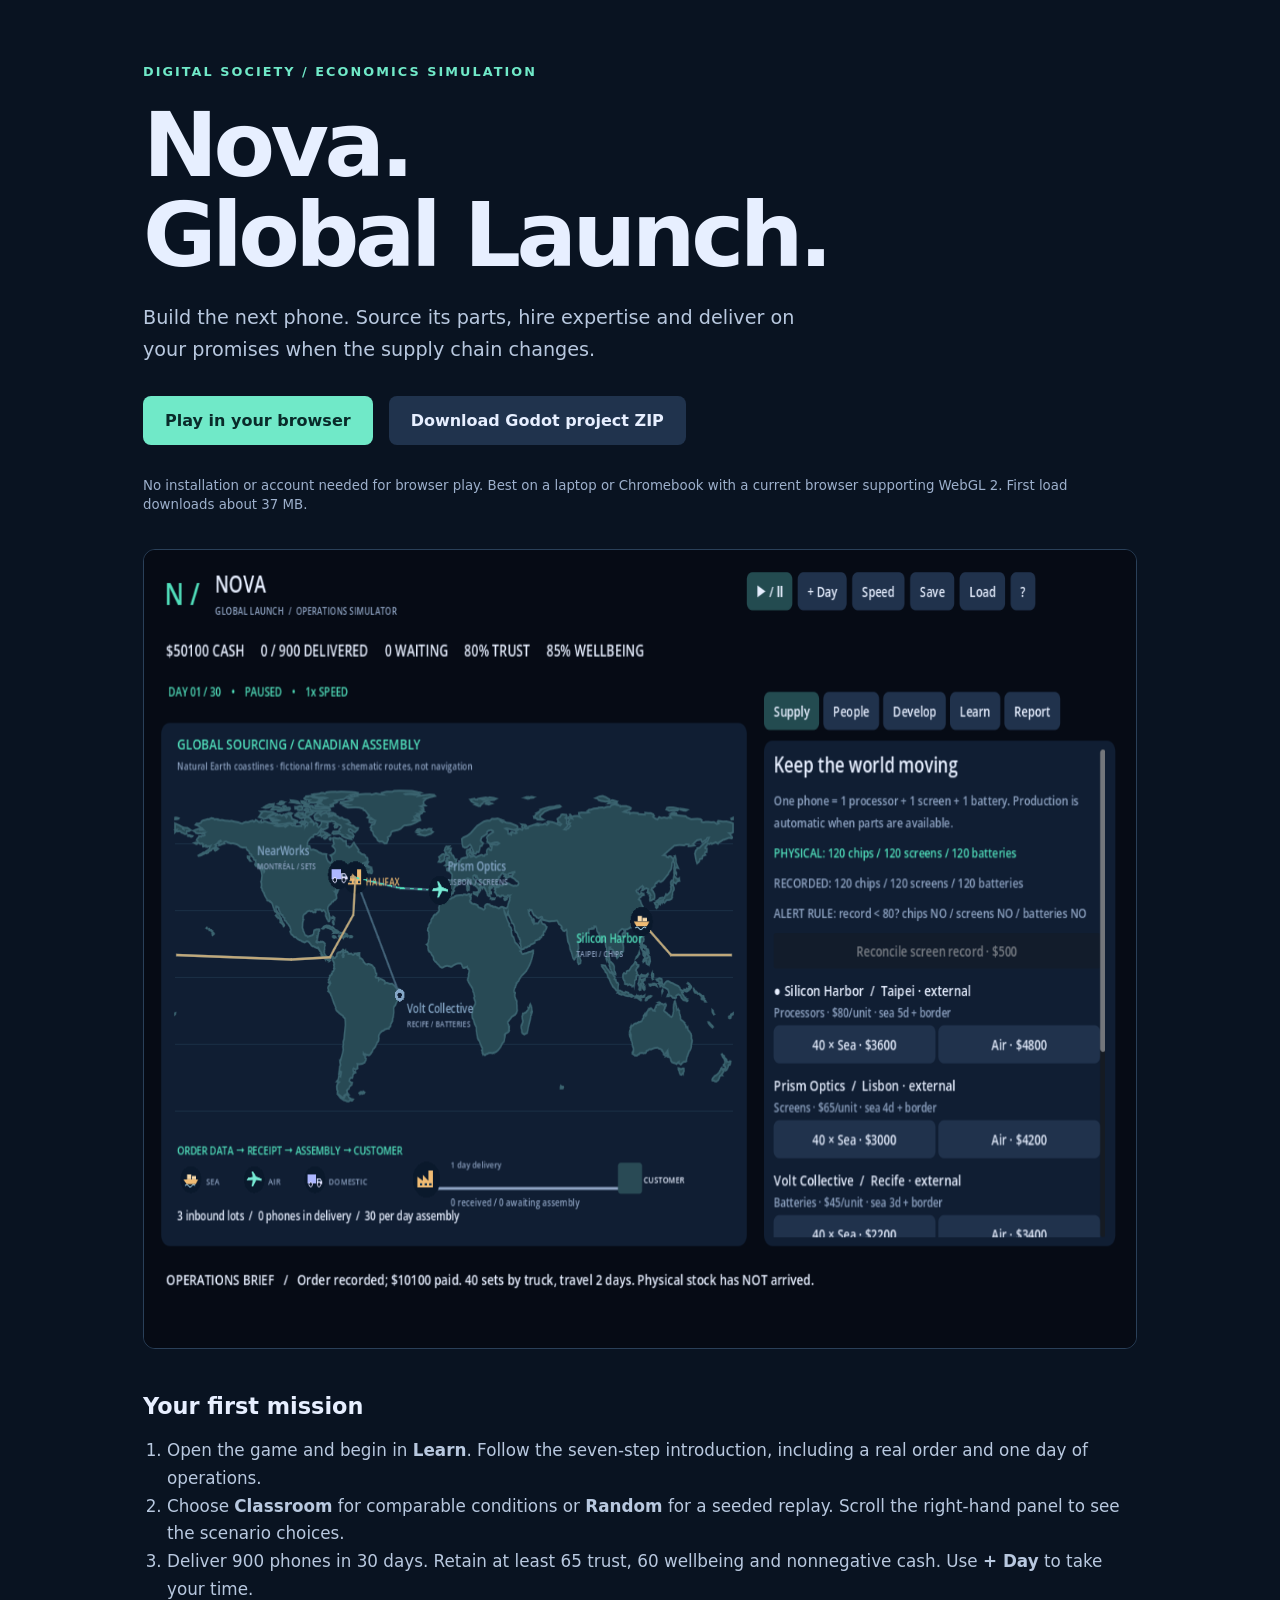
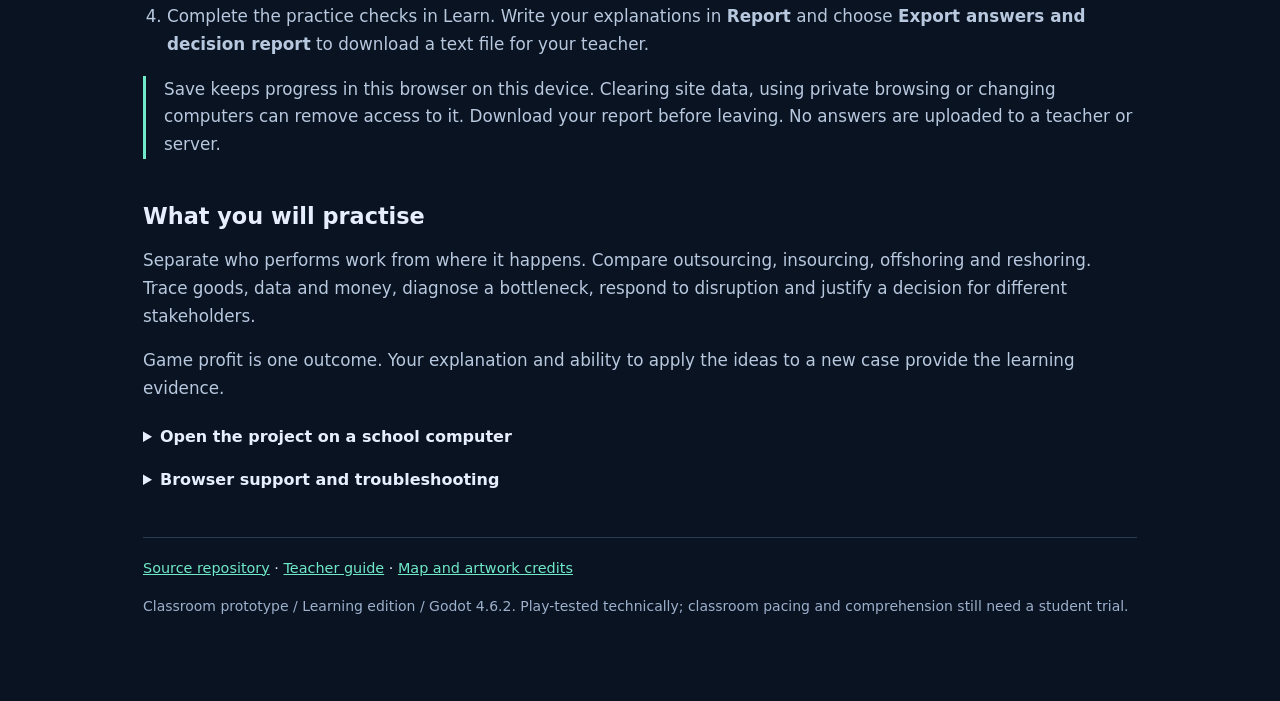
==== index.html @ d5dcd79a "Publish Nova classroom simulation, browser build and portable project" ====
<!doctype html>
<html lang="en">
<head>
<meta charset="utf-8">
<meta name="viewport" content="width=device-width,initial-scale=1">
<meta name="description" content="Run a phone company. Learn about global sourcing, outsourcing, digital records and supply-chain decisions.">
<title>Nova / Global Launch — Play</title>
<style>
:root{color-scheme:dark;font-family:system-ui,-apple-system,Segoe UI,sans-serif;background:#091321;color:#e7efff}*{box-sizing:border-box}body{margin:0}main{max-width:1050px;margin:auto;padding:64px 28px}a{color:#70e9c8}a:focus-visible{outline:3px solid #f2bf76;outline-offset:5px}.eyebrow{color:#70e9c8;letter-spacing:.16em;font-weight:700;font-size:.8rem}h1{font-size:clamp(2.8rem,8vw,5.6rem);line-height:1;letter-spacing:-.05em;margin:22px 0}h2{font-size:1.4rem;margin-top:44px}p,li{line-height:1.65;color:#b8c8df;font-size:1.05rem}header p{max-width:660px;font-size:1.2rem}.actions{display:flex;gap:16px;flex-wrap:wrap;margin:30px 0}.button{display:inline-block;padding:15px 22px;border-radius:8px;background:#70e9c8;color:#092b2a;text-decoration:none;font-weight:750}.secondary{background:#20334d;color:#e7efff}img{display:block;width:100%;border:1px solid #2a4059;border-radius:12px;margin:36px 0}ol{padding-left:24px}footer{border-top:1px solid #293c52;margin-top:48px;padding-top:22px;font-size:.9rem}small{color:#9db0cc}details{margin:24px 0}summary{cursor:pointer;font-weight:650}.note{border-left:3px solid #70e9c8;padding-left:18px}code{color:#d4e8ff}
</style>
</head>
<body><main>
<header><div class="eyebrow">DIGITAL SOCIETY / ECONOMICS SIMULATION</div><h1>Nova.<br>Global Launch.</h1><p>Build the next phone. Source its parts, hire expertise and deliver on your promises when the supply chain changes.</p>
<div class="actions"><a class="button" href="site/play/">Play in your browser</a><a class="button secondary" href="site/downloads/Nova-Global-Launch-Godot.zip" download>Download Godot project ZIP</a></div>
<small>No installation or account needed for browser play. Best on a laptop or Chromebook with a current browser supporting WebGL 2. First load downloads about 37 MB.</small></header>
<img src="preview.png" alt="Nova game showing a world map, supplier locations, ship and plane icons, inventory records and purchasing controls" width="1280" height="800">
<h2>Your first mission</h2><ol><li>Open the game and begin in <strong>Learn</strong>. Follow the seven-step introduction, including a real order and one day of operations.</li><li>Choose <strong>Classroom</strong> for comparable conditions or <strong>Random</strong> for a seeded replay. Scroll the right-hand panel to see the scenario choices.</li><li>Deliver 900 phones in 30 days. Retain at least 65 trust, 60 wellbeing and nonnegative cash. Use <strong>+ Day</strong> to take your time.</li><li>Complete the practice checks in Learn. Write your explanations in <strong>Report</strong> and choose <strong>Export answers and decision report</strong> to download a text file for your teacher.</li></ol>
<p class="note">Save keeps progress in this browser on this device. Clearing site data, using private browsing or changing computers can remove access to it. Download your report before leaving. No answers are uploaded to a teacher or server.</p>
<h2>What you will practise</h2><p>Separate who performs work from where it happens. Compare outsourcing, insourcing, offshoring and reshoring. Trace goods, data and money, diagnose a bottleneck, respond to disruption and justify a decision for different stakeholders.</p><p>Game profit is one outcome. Your explanation and ability to apply the ideas to a new case provide the learning evidence.</p>
<details><summary>Open the project on a school computer</summary><ol><li>Download the ZIP above and extract the entire folder.</li><li>Open Godot 4.6.2 Standard, choose <strong>Import</strong>, and select the extracted <code>project.godot</code>.</li><li>Wait for asset import, then press <strong>F5</strong>. No export templates are needed to run it inside Godot.</li></ol><p>The ZIP contains the editable project, artwork, map data, tests, instructions and teaching guide. Godot itself is not included. If installing Godot is not available at school, use the browser link instead.</p></details>
<details><summary>Browser support and troubleshooting</summary><p>Use an up-to-date Chrome, Edge or Firefox browser with WebGL 2 enabled. If loading fails, check whether your school allows GitHub Pages and WebAssembly. A laptop screen is recommended; this prototype has not been redesigned for phone-sized screens. Browser downloads may need school permission.</p><p>All firms, prices, routes, lead times and event impacts are invented teaching examples. The basemap uses Natural Earth coastlines. No textbook pages or lesson slides are included.</p></details>
<footer><a href="https://github.com/ctwadden/Godot_GAME">Source repository</a> · <a href="teaching-guide.md">Teacher guide</a> · <a href="assets/ATTRIBUTION.md">Map and artwork credits</a><p><small>Classroom prototype / Learning edition / Godot 4.6.2. Play-tested technically; classroom pacing and comprehension still need a student trial.</small></p></footer>
</main></body></html>
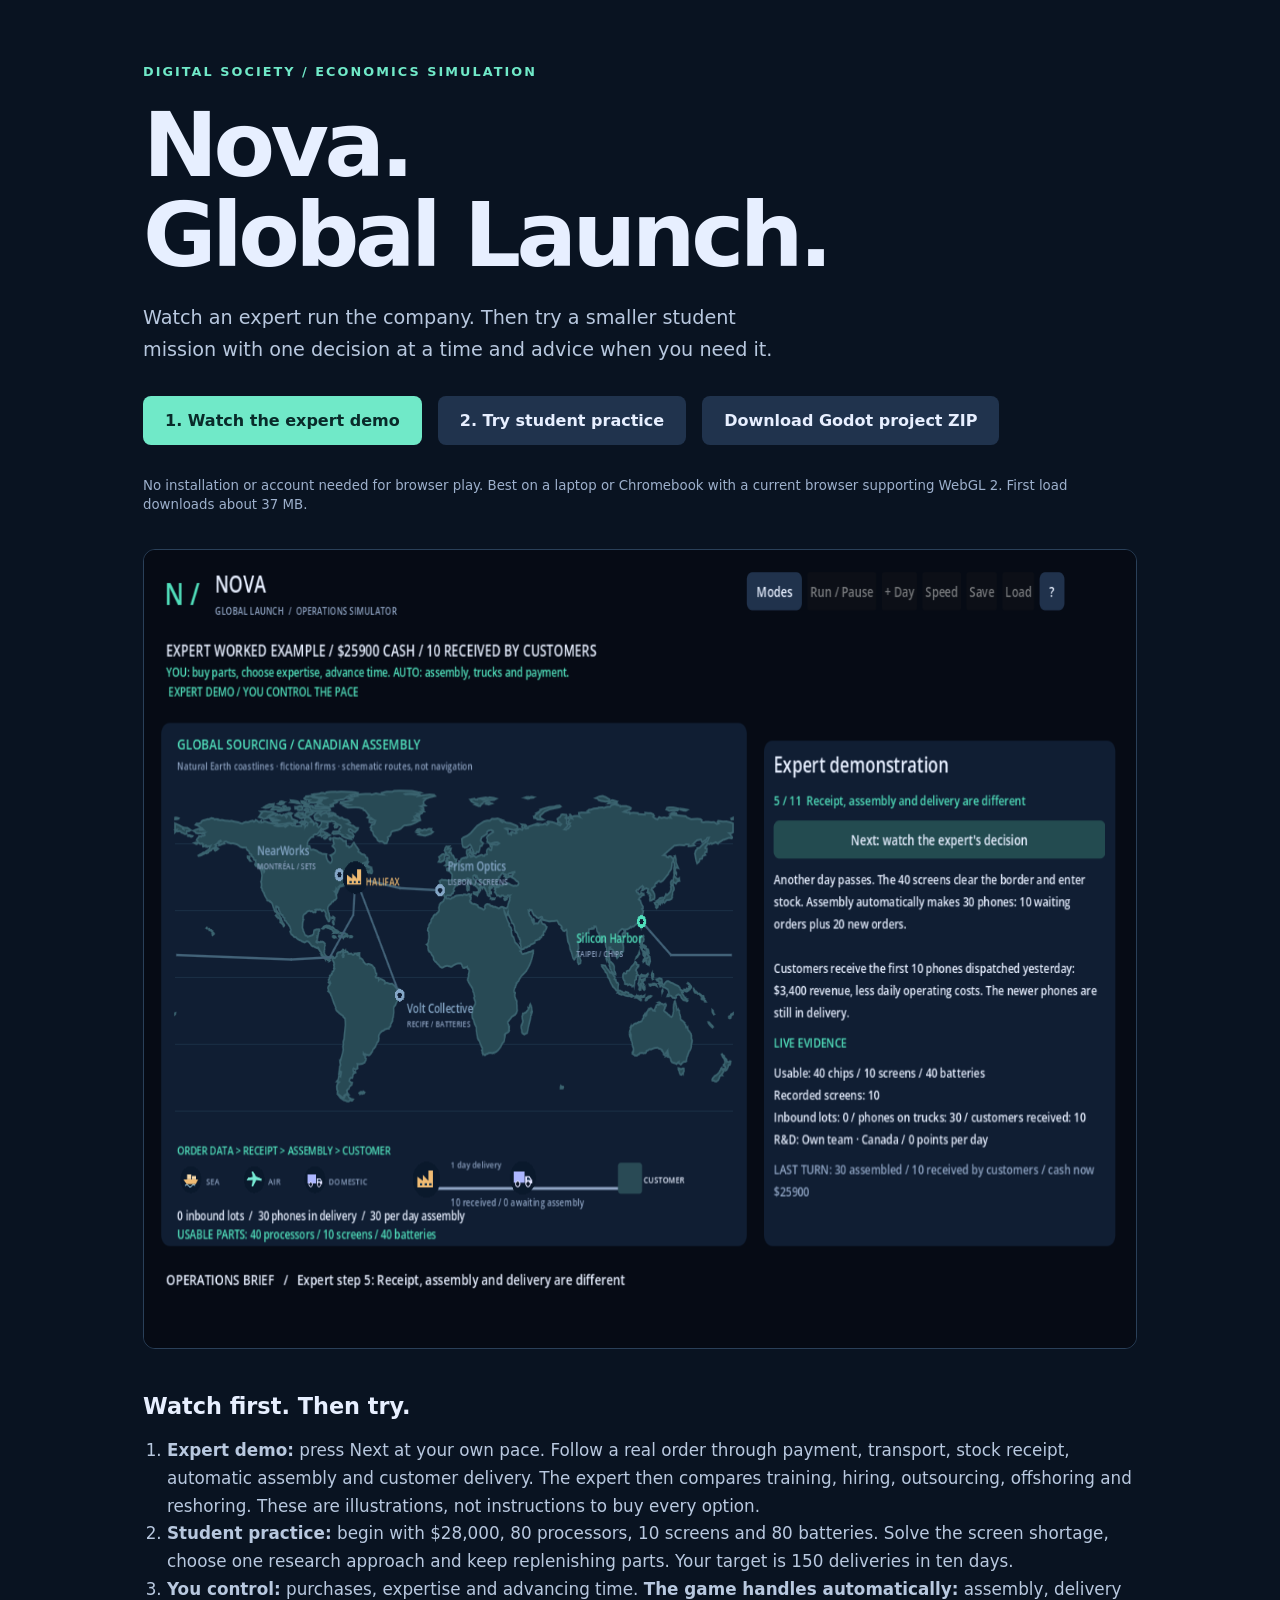
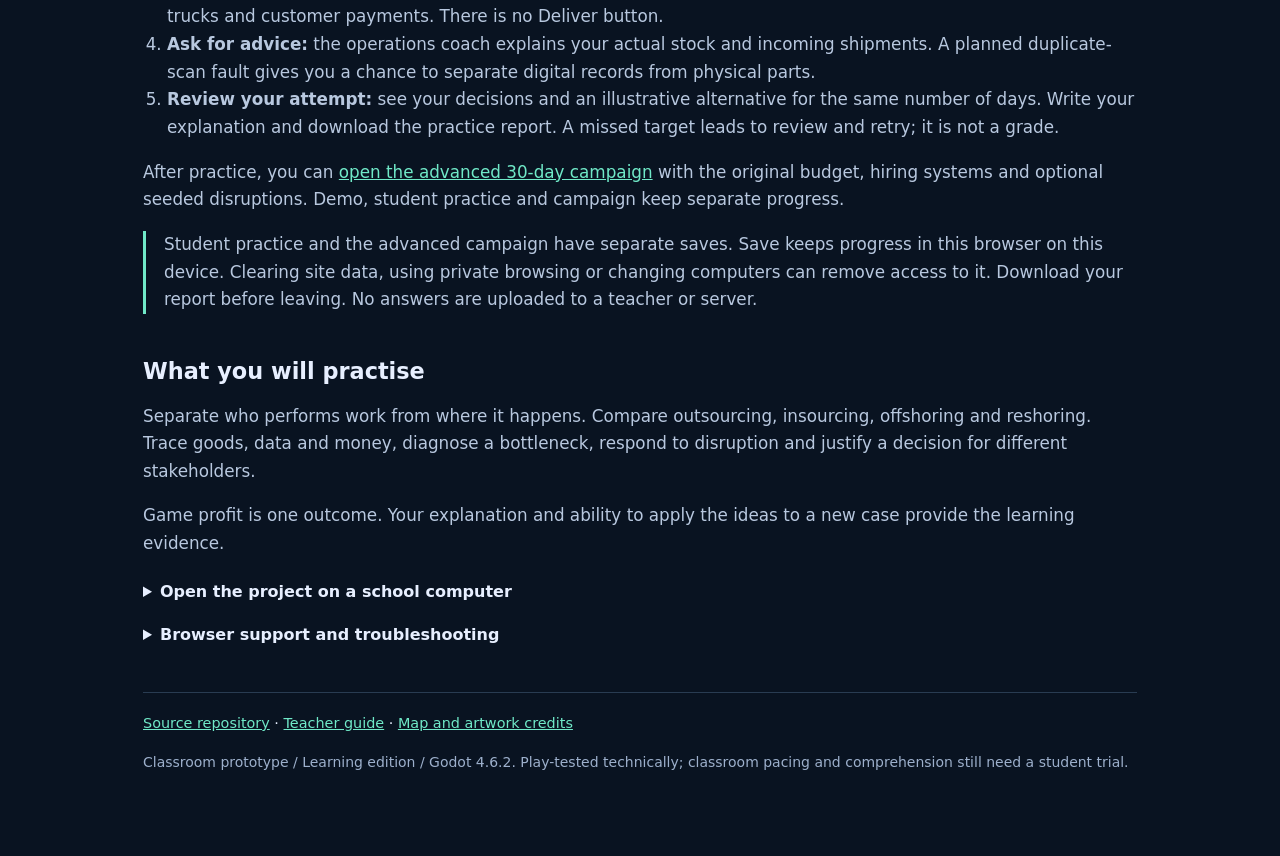
==== commit f46425f3: "Add expert demonstration and coached student practice versions" ====
--- a/index.html
+++ b/index.html
@@ -10,12 +10,13 @@
 </style>
 </head>
 <body><main>
-<header><div class="eyebrow">DIGITAL SOCIETY / ECONOMICS SIMULATION</div><h1>Nova.<br>Global Launch.</h1><p>Build the next phone. Source its parts, hire expertise and deliver on your promises when the supply chain changes.</p>
-<div class="actions"><a class="button" href="site/play/">Play in your browser</a><a class="button secondary" href="site/downloads/Nova-Global-Launch-Godot.zip" download>Download Godot project ZIP</a></div>
+<header><div class="eyebrow">DIGITAL SOCIETY / ECONOMICS SIMULATION</div><h1>Nova.<br>Global Launch.</h1><p>Watch an expert run the company. Then try a smaller student mission with one decision at a time and advice when you need it.</p>
+<div class="actions"><a class="button" href="site/play/?mode=demo">1. Watch the expert demo</a><a class="button secondary" href="site/play/?mode=student">2. Try student practice</a><a class="button secondary" href="site/downloads/Nova-Global-Launch-Godot.zip" download>Download Godot project ZIP</a></div>
 <small>No installation or account needed for browser play. Best on a laptop or Chromebook with a current browser supporting WebGL 2. First load downloads about 37 MB.</small></header>
 <img src="preview.png" alt="Nova game showing a world map, supplier locations, ship and plane icons, inventory records and purchasing controls" width="1280" height="800">
-<h2>Your first mission</h2><ol><li>Open the game and begin in <strong>Learn</strong>. Follow the seven-step introduction, including a real order and one day of operations.</li><li>Choose <strong>Classroom</strong> for comparable conditions or <strong>Random</strong> for a seeded replay. Scroll the right-hand panel to see the scenario choices.</li><li>Deliver 900 phones in 30 days. Retain at least 65 trust, 60 wellbeing and nonnegative cash. Use <strong>+ Day</strong> to take your time.</li><li>Complete the practice checks in Learn. Write your explanations in <strong>Report</strong> and choose <strong>Export answers and decision report</strong> to download a text file for your teacher.</li></ol>
-<p class="note">Save keeps progress in this browser on this device. Clearing site data, using private browsing or changing computers can remove access to it. Download your report before leaving. No answers are uploaded to a teacher or server.</p>
+<h2>Watch first. Then try.</h2><ol><li><strong>Expert demo:</strong> press Next at your own pace. Follow a real order through payment, transport, stock receipt, automatic assembly and customer delivery. The expert then compares training, hiring, outsourcing, offshoring and reshoring. These are illustrations, not instructions to buy every option.</li><li><strong>Student practice:</strong> begin with $28,000, 80 processors, 10 screens and 80 batteries. Solve the screen shortage, choose one research approach and keep replenishing parts. Your target is 150 deliveries in ten days.</li><li><strong>You control:</strong> purchases, expertise and advancing time. <strong>The game handles automatically:</strong> assembly, delivery trucks and customer payments. There is no Deliver button.</li><li><strong>Ask for advice:</strong> the operations coach explains your actual stock and incoming shipments. A planned duplicate-scan fault gives you a chance to separate digital records from physical parts.</li><li><strong>Review your attempt:</strong> see your decisions and an illustrative alternative for the same number of days. Write your explanation and download the practice report. A missed target leads to review and retry; it is not a grade.</li></ol>
+<p>After practice, you can <a href="site/play/?mode=campaign">open the advanced 30-day campaign</a> with the original budget, hiring systems and optional seeded disruptions. Demo, student practice and campaign keep separate progress.</p>
+<p class="note">Student practice and the advanced campaign have separate saves. Save keeps progress in this browser on this device. Clearing site data, using private browsing or changing computers can remove access to it. Download your report before leaving. No answers are uploaded to a teacher or server.</p>
 <h2>What you will practise</h2><p>Separate who performs work from where it happens. Compare outsourcing, insourcing, offshoring and reshoring. Trace goods, data and money, diagnose a bottleneck, respond to disruption and justify a decision for different stakeholders.</p><p>Game profit is one outcome. Your explanation and ability to apply the ideas to a new case provide the learning evidence.</p>
 <details><summary>Open the project on a school computer</summary><ol><li>Download the ZIP above and extract the entire folder.</li><li>Open Godot 4.6.2 Standard, choose <strong>Import</strong>, and select the extracted <code>project.godot</code>.</li><li>Wait for asset import, then press <strong>F5</strong>. No export templates are needed to run it inside Godot.</li></ol><p>The ZIP contains the editable project, artwork, map data, tests, instructions and teaching guide. Godot itself is not included. If installing Godot is not available at school, use the browser link instead.</p></details>
 <details><summary>Browser support and troubleshooting</summary><p>Use an up-to-date Chrome, Edge or Firefox browser with WebGL 2 enabled. If loading fails, check whether your school allows GitHub Pages and WebAssembly. A laptop screen is recommended; this prototype has not been redesigned for phone-sized screens. Browser downloads may need school permission.</p><p>All firms, prices, routes, lead times and event impacts are invented teaching examples. The basemap uses Natural Earth coastlines. No textbook pages or lesson slides are included.</p></details>
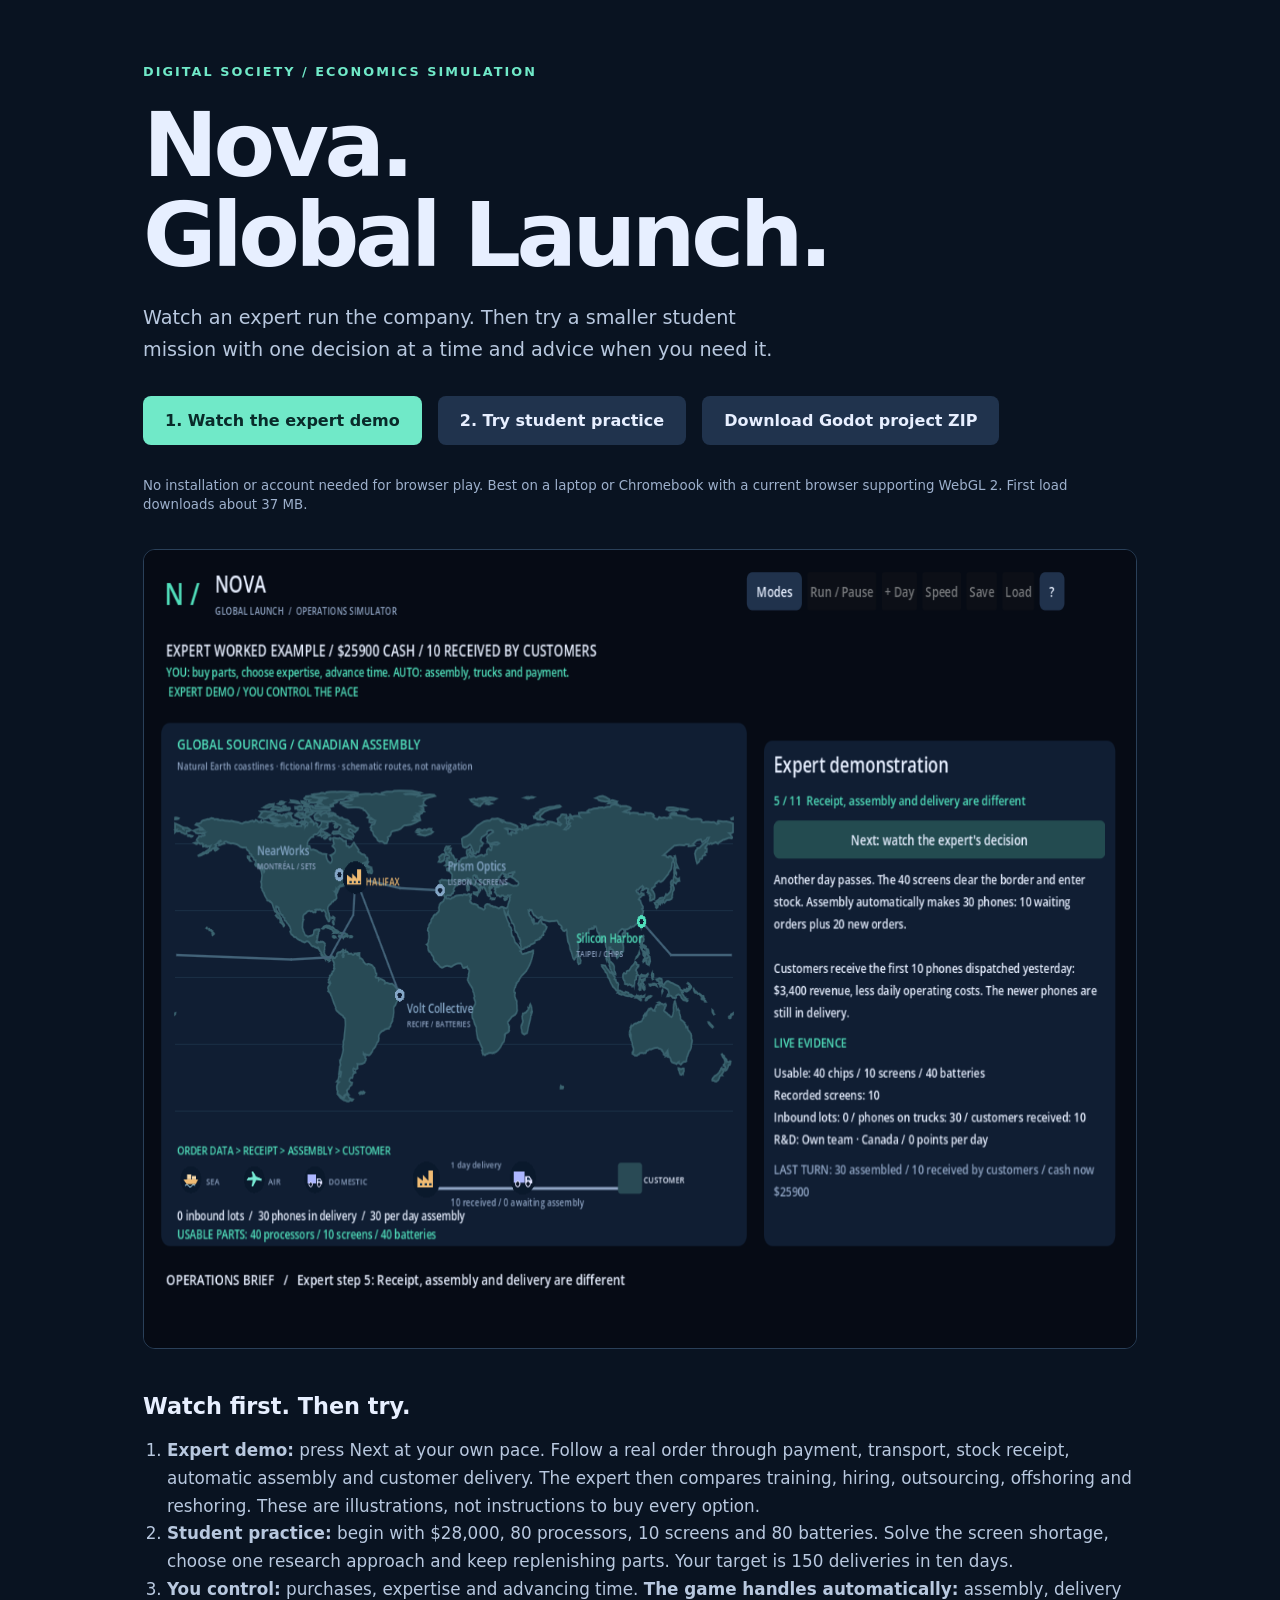
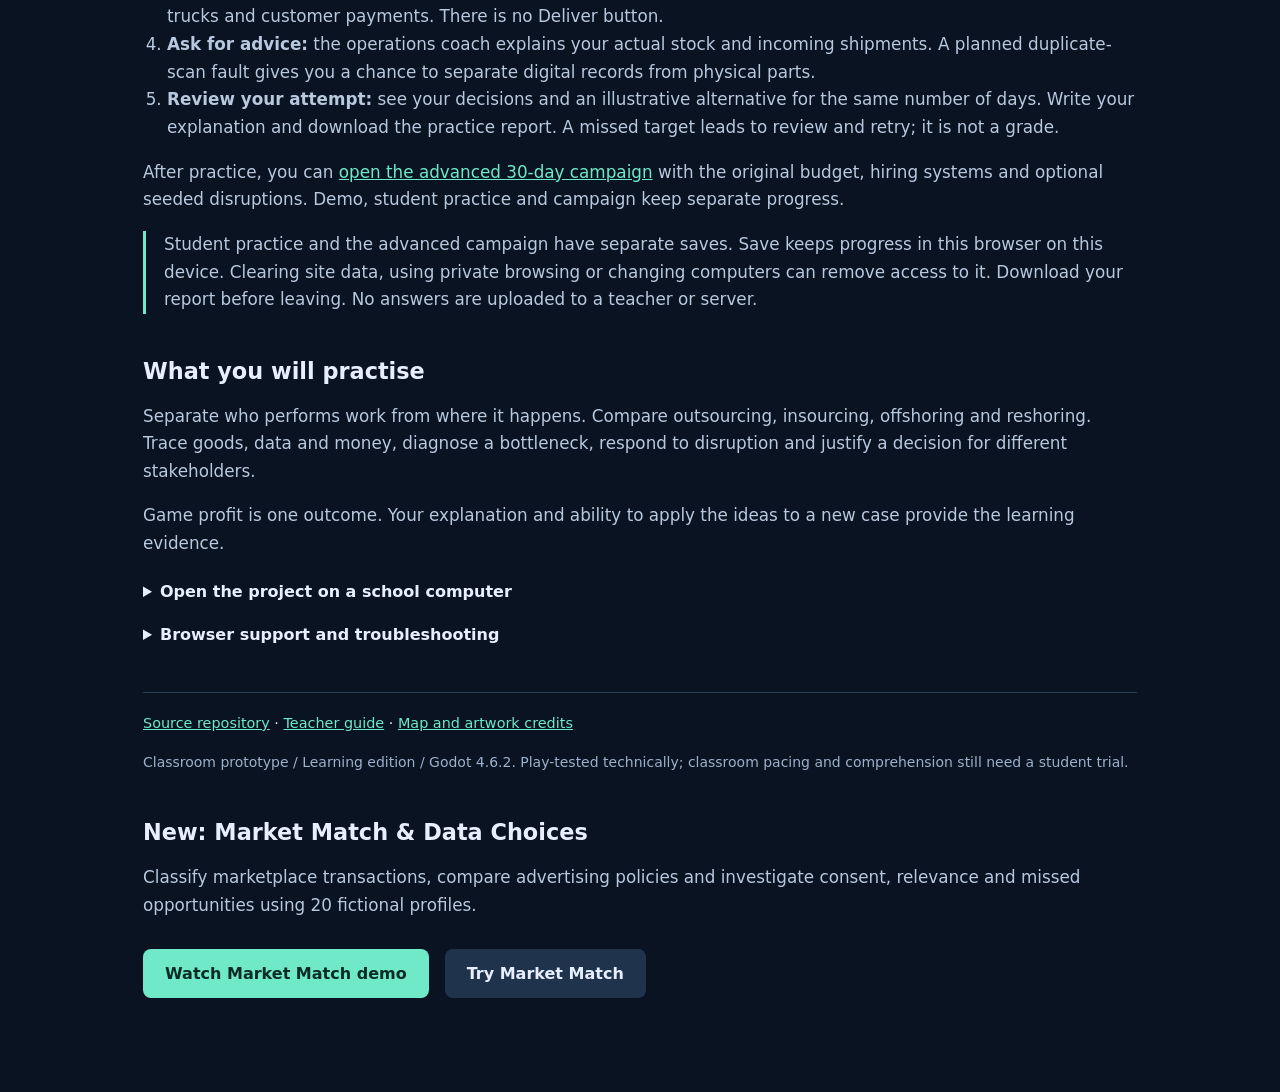
==== commit ea75ee5d: "Add Market Match transaction and advertising teaching simulation" ====
--- a/index.html
+++ b/index.html
@@ -21,4 +21,5 @@
 <details><summary>Open the project on a school computer</summary><ol><li>Download the ZIP above and extract the entire folder.</li><li>Open Godot 4.6.2 Standard, choose <strong>Import</strong>, and select the extracted <code>project.godot</code>.</li><li>Wait for asset import, then press <strong>F5</strong>. No export templates are needed to run it inside Godot.</li></ol><p>The ZIP contains the editable project, artwork, map data, tests, instructions and teaching guide. Godot itself is not included. If installing Godot is not available at school, use the browser link instead.</p></details>
 <details><summary>Browser support and troubleshooting</summary><p>Use an up-to-date Chrome, Edge or Firefox browser with WebGL 2 enabled. If loading fails, check whether your school allows GitHub Pages and WebAssembly. A laptop screen is recommended; this prototype has not been redesigned for phone-sized screens. Browser downloads may need school permission.</p><p>All firms, prices, routes, lead times and event impacts are invented teaching examples. The basemap uses Natural Earth coastlines. No textbook pages or lesson slides are included.</p></details>
 <footer><a href="https://github.com/ctwadden/Godot_GAME">Source repository</a> · <a href="teaching-guide.md">Teacher guide</a> · <a href="assets/ATTRIBUTION.md">Map and artwork credits</a><p><small>Classroom prototype / Learning edition / Godot 4.6.2. Play-tested technically; classroom pacing and comprehension still need a student trial.</small></p></footer>
+<section><h2>New: Market Match &amp; Data Choices</h2><p>Classify marketplace transactions, compare advertising policies and investigate consent, relevance and missed opportunities using 20 fictional profiles.</p><div class="actions"><a class="button" href="market-match/?mode=demo">Watch Market Match demo</a><a class="button secondary" href="market-match/?mode=student">Try Market Match</a></div></section>
 </main></body></html>
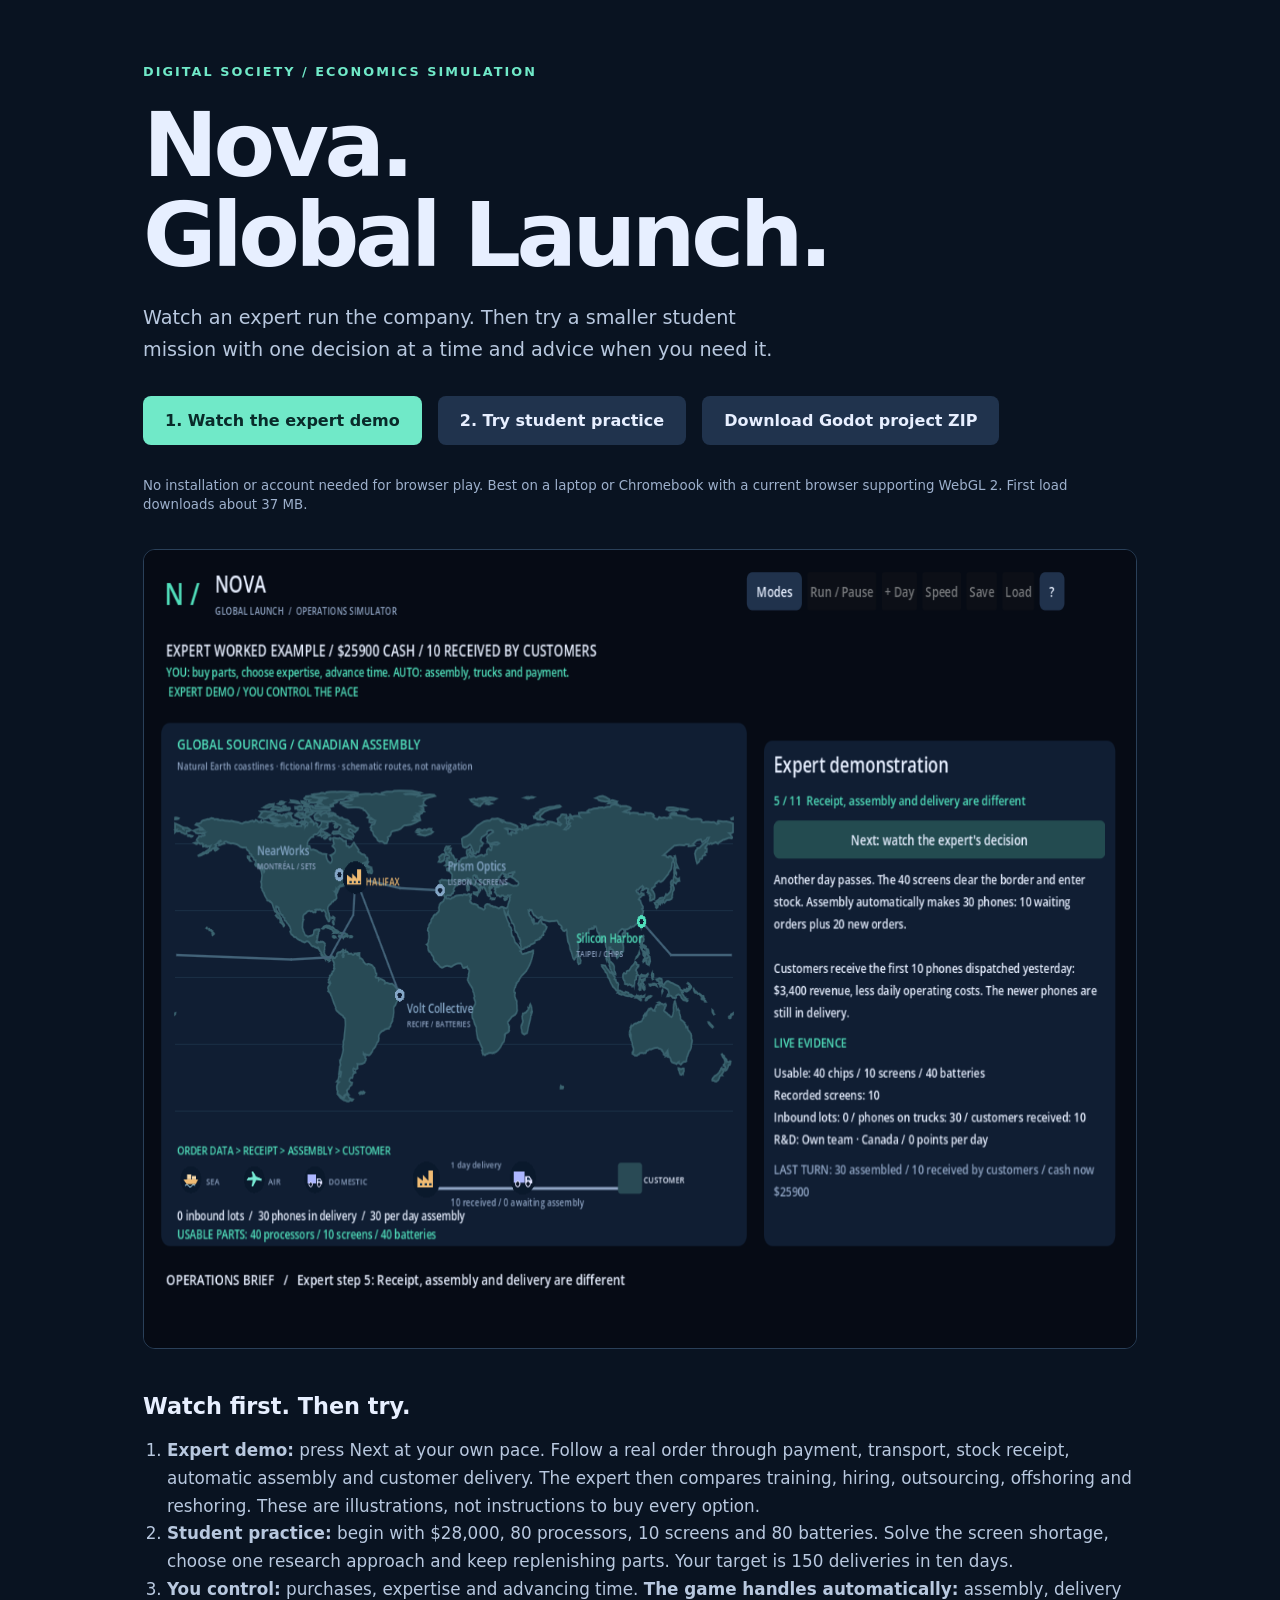
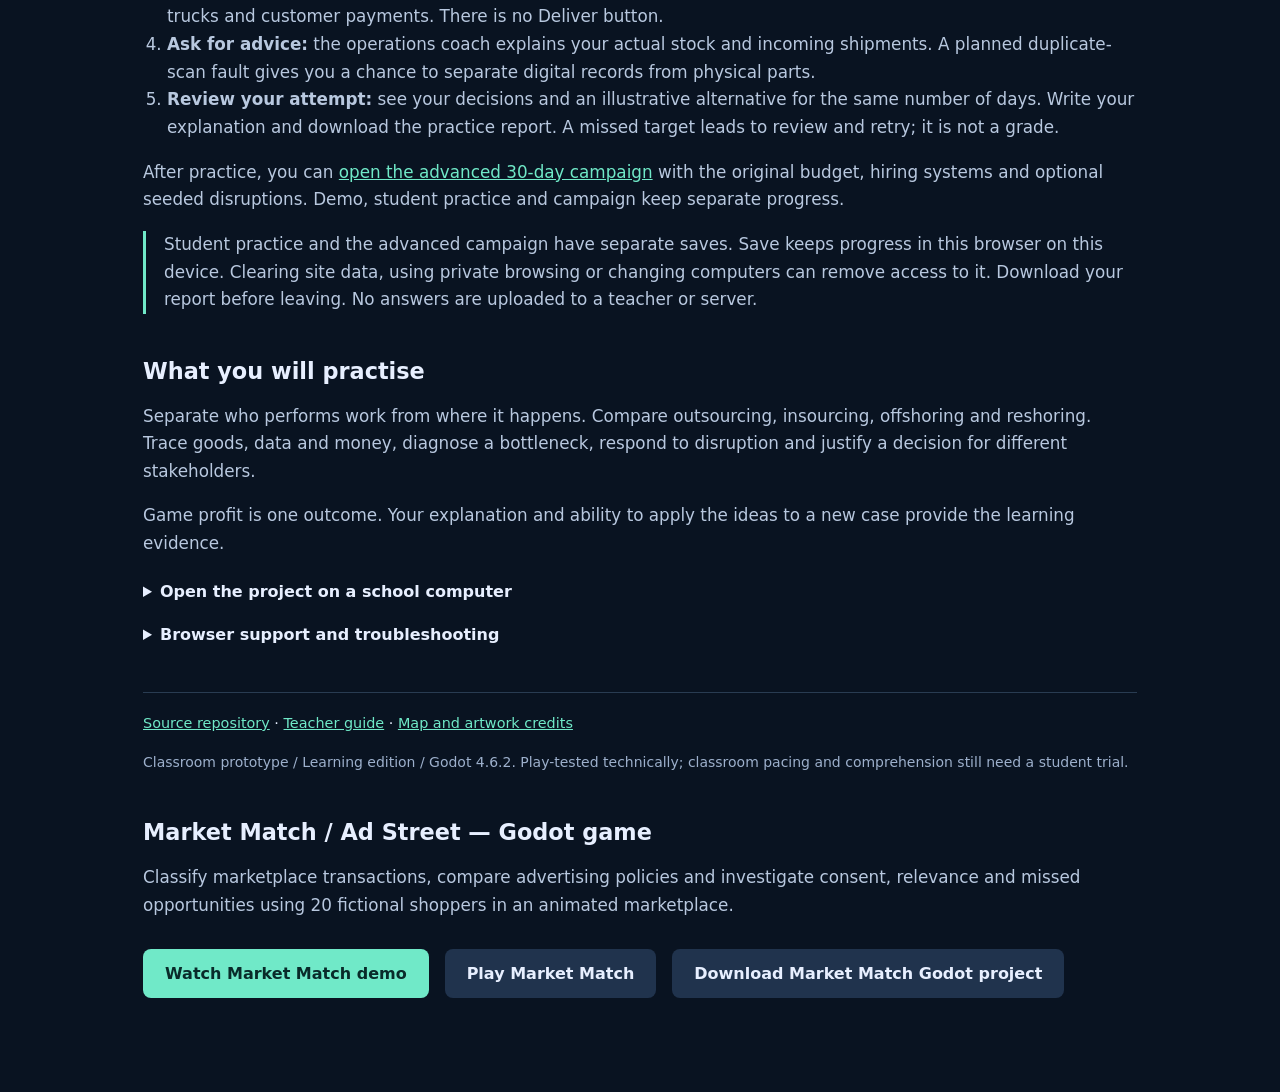
==== commit d5cf2d3d: "Rebuild Market Match as a standalone Godot marketplace game" ====
--- a/index.html
+++ b/index.html
@@ -21,5 +21,5 @@
 <details><summary>Open the project on a school computer</summary><ol><li>Download the ZIP above and extract the entire folder.</li><li>Open Godot 4.6.2 Standard, choose <strong>Import</strong>, and select the extracted <code>project.godot</code>.</li><li>Wait for asset import, then press <strong>F5</strong>. No export templates are needed to run it inside Godot.</li></ol><p>The ZIP contains the editable project, artwork, map data, tests, instructions and teaching guide. Godot itself is not included. If installing Godot is not available at school, use the browser link instead.</p></details>
 <details><summary>Browser support and troubleshooting</summary><p>Use an up-to-date Chrome, Edge or Firefox browser with WebGL 2 enabled. If loading fails, check whether your school allows GitHub Pages and WebAssembly. A laptop screen is recommended; this prototype has not been redesigned for phone-sized screens. Browser downloads may need school permission.</p><p>All firms, prices, routes, lead times and event impacts are invented teaching examples. The basemap uses Natural Earth coastlines. No textbook pages or lesson slides are included.</p></details>
 <footer><a href="https://github.com/ctwadden/Godot_GAME">Source repository</a> · <a href="teaching-guide.md">Teacher guide</a> · <a href="assets/ATTRIBUTION.md">Map and artwork credits</a><p><small>Classroom prototype / Learning edition / Godot 4.6.2. Play-tested technically; classroom pacing and comprehension still need a student trial.</small></p></footer>
-<section><h2>New: Market Match &amp; Data Choices</h2><p>Classify marketplace transactions, compare advertising policies and investigate consent, relevance and missed opportunities using 20 fictional profiles.</p><div class="actions"><a class="button" href="market-match/?mode=demo">Watch Market Match demo</a><a class="button secondary" href="market-match/?mode=student">Try Market Match</a></div></section>
+<section><h2>Market Match / Ad Street — Godot game</h2><p>Classify marketplace transactions, compare advertising policies and investigate consent, relevance and missed opportunities using 20 fictional shoppers in an animated marketplace.</p><div class="actions"><a class="button" href="market-match/?mode=demo">Watch Market Match demo</a><a class="button secondary" href="market-match/?mode=student">Play Market Match</a><a class="button secondary" href="site/downloads/Market-Match-Godot.zip" download>Download Market Match Godot project</a></div></section>
 </main></body></html>
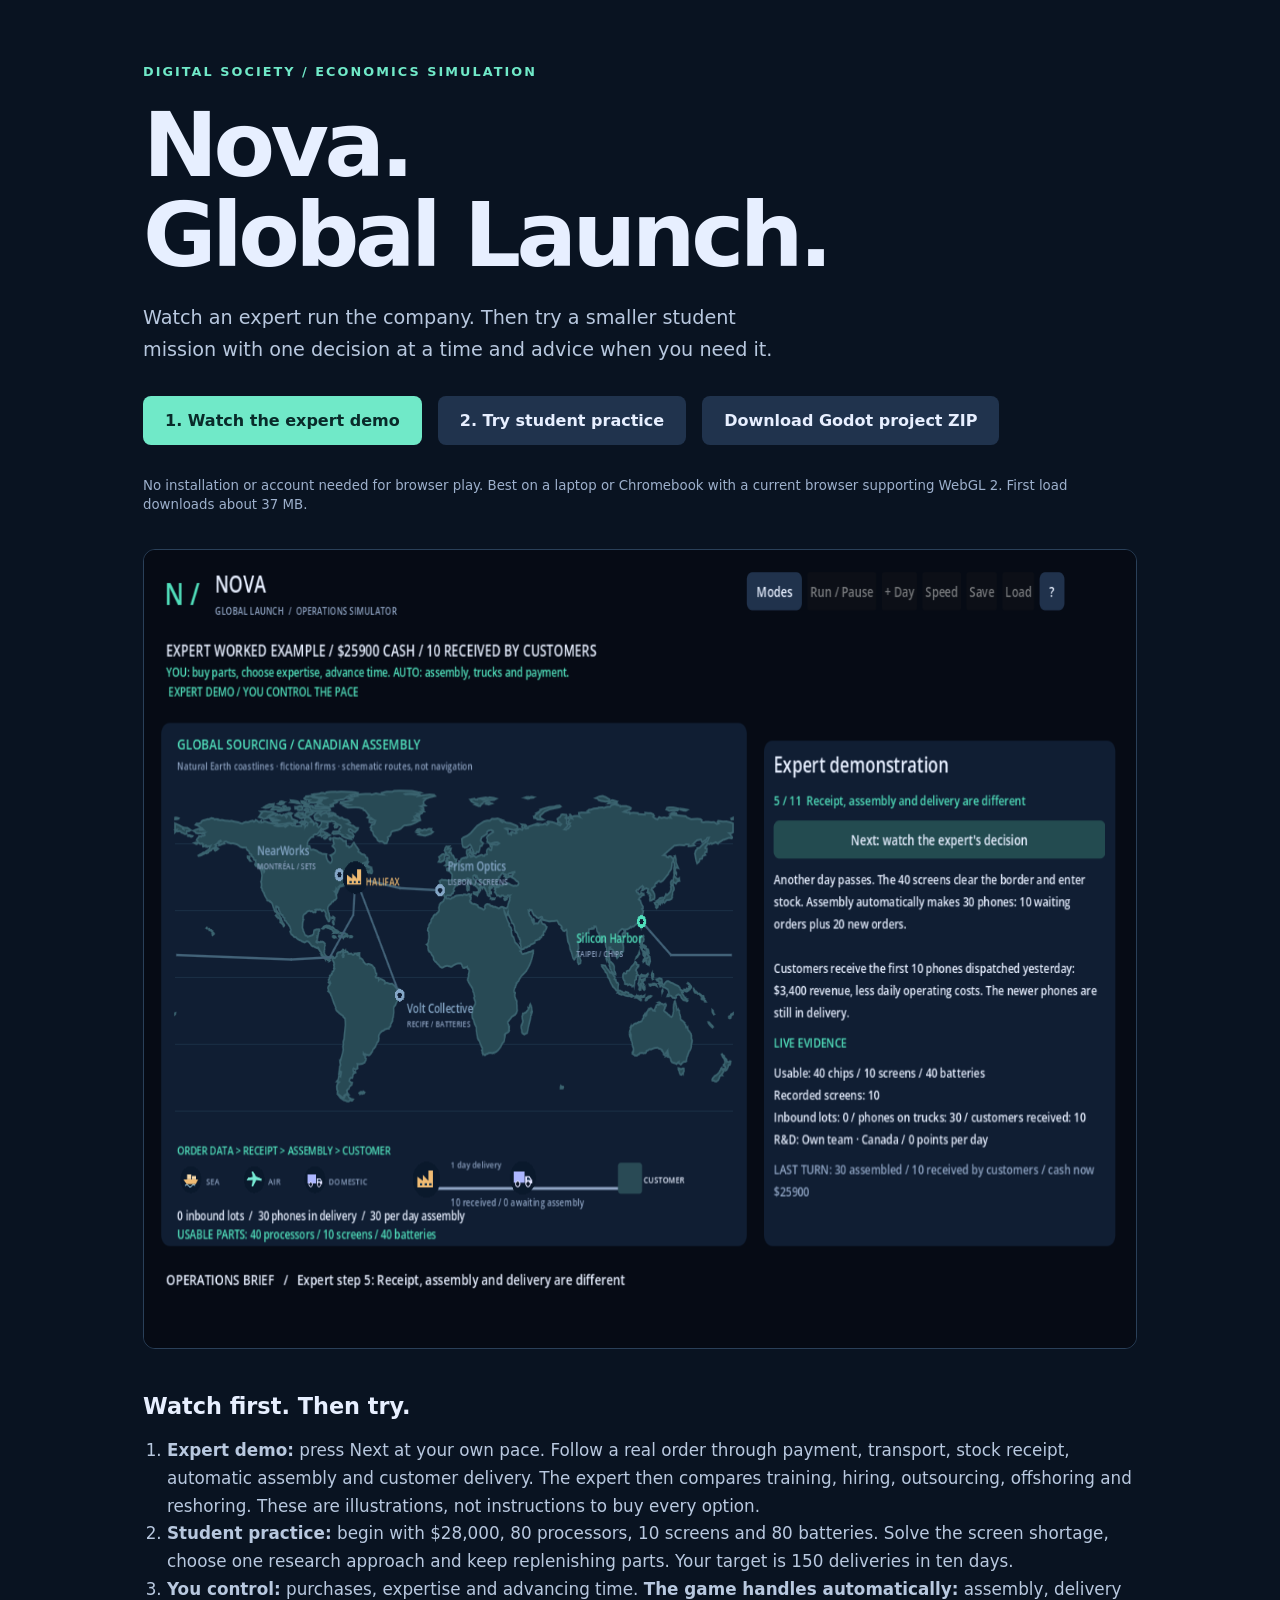
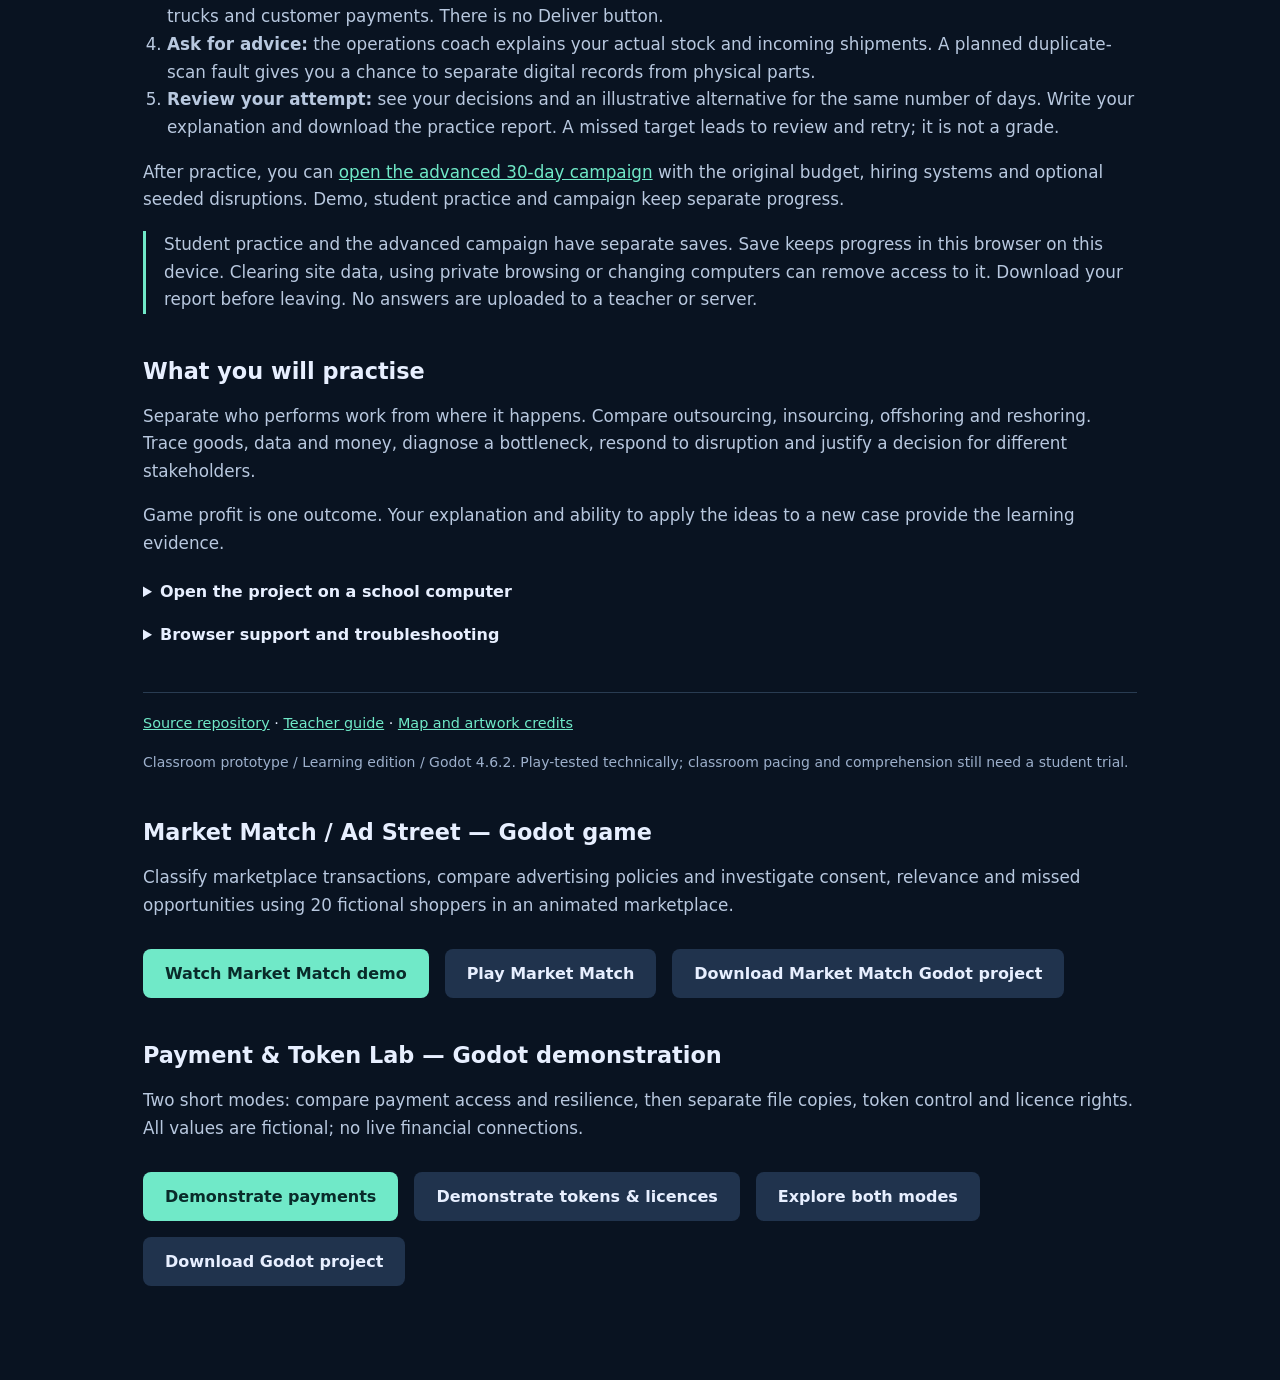
==== commit e122fd44: "Add Godot payment access and token licence demonstration lab" ====
--- a/index.html
+++ b/index.html
@@ -22,4 +22,5 @@
 <details><summary>Browser support and troubleshooting</summary><p>Use an up-to-date Chrome, Edge or Firefox browser with WebGL 2 enabled. If loading fails, check whether your school allows GitHub Pages and WebAssembly. A laptop screen is recommended; this prototype has not been redesigned for phone-sized screens. Browser downloads may need school permission.</p><p>All firms, prices, routes, lead times and event impacts are invented teaching examples. The basemap uses Natural Earth coastlines. No textbook pages or lesson slides are included.</p></details>
 <footer><a href="https://github.com/ctwadden/Godot_GAME">Source repository</a> · <a href="teaching-guide.md">Teacher guide</a> · <a href="assets/ATTRIBUTION.md">Map and artwork credits</a><p><small>Classroom prototype / Learning edition / Godot 4.6.2. Play-tested technically; classroom pacing and comprehension still need a student trial.</small></p></footer>
 <section><h2>Market Match / Ad Street — Godot game</h2><p>Classify marketplace transactions, compare advertising policies and investigate consent, relevance and missed opportunities using 20 fictional shoppers in an animated marketplace.</p><div class="actions"><a class="button" href="market-match/?mode=demo">Watch Market Match demo</a><a class="button secondary" href="market-match/?mode=student">Play Market Match</a><a class="button secondary" href="site/downloads/Market-Match-Godot.zip" download>Download Market Match Godot project</a></div></section>
+<section><h2>Payment &amp; Token Lab — Godot demonstration</h2><p>Two short modes: compare payment access and resilience, then separate file copies, token control and licence rights. All values are fictional; no live financial connections.</p><div class="actions"><a class="button" href="payment-token-lab/?mode=demo-a">Demonstrate payments</a><a class="button secondary" href="payment-token-lab/?mode=demo-b">Demonstrate tokens &amp; licences</a><a class="button secondary" href="payment-token-lab/">Explore both modes</a><a class="button secondary" href="site/downloads/Payment-Token-Lab-Godot.zip" download>Download Godot project</a></div></section>
 </main></body></html>
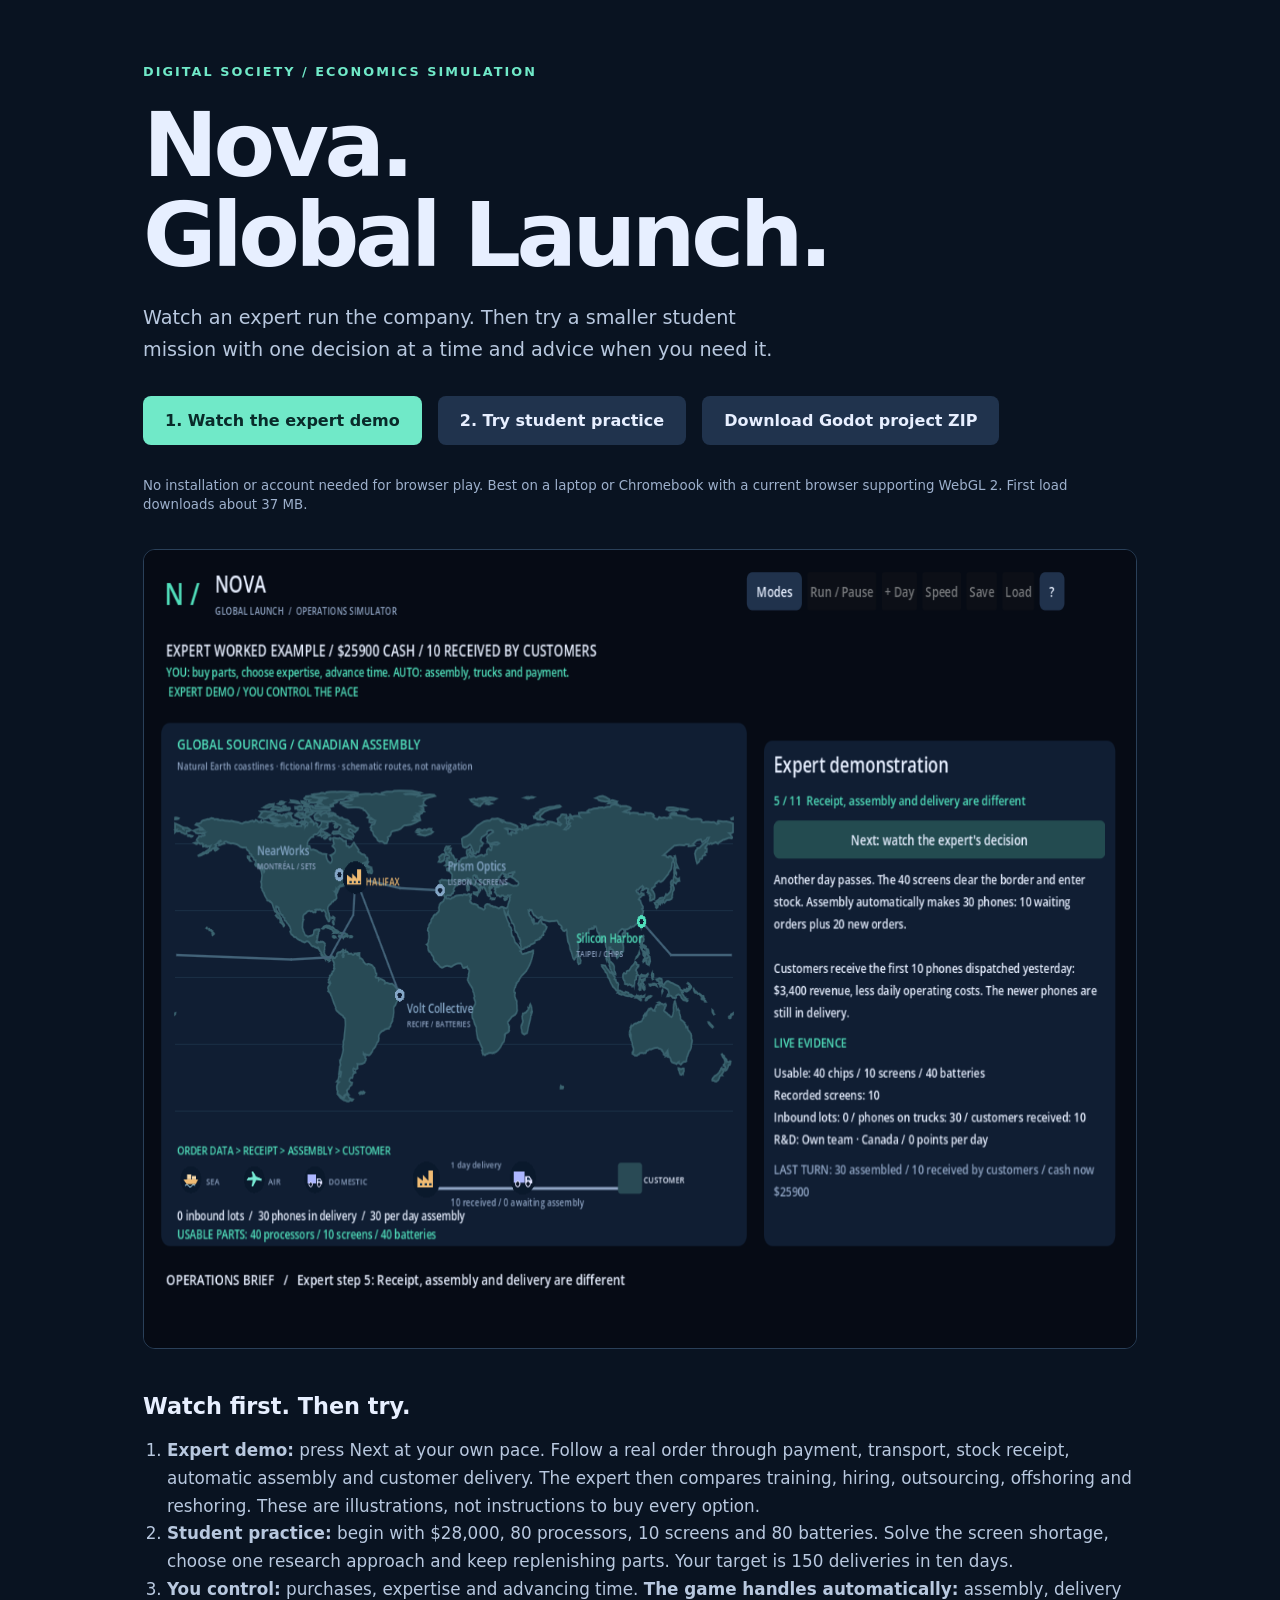
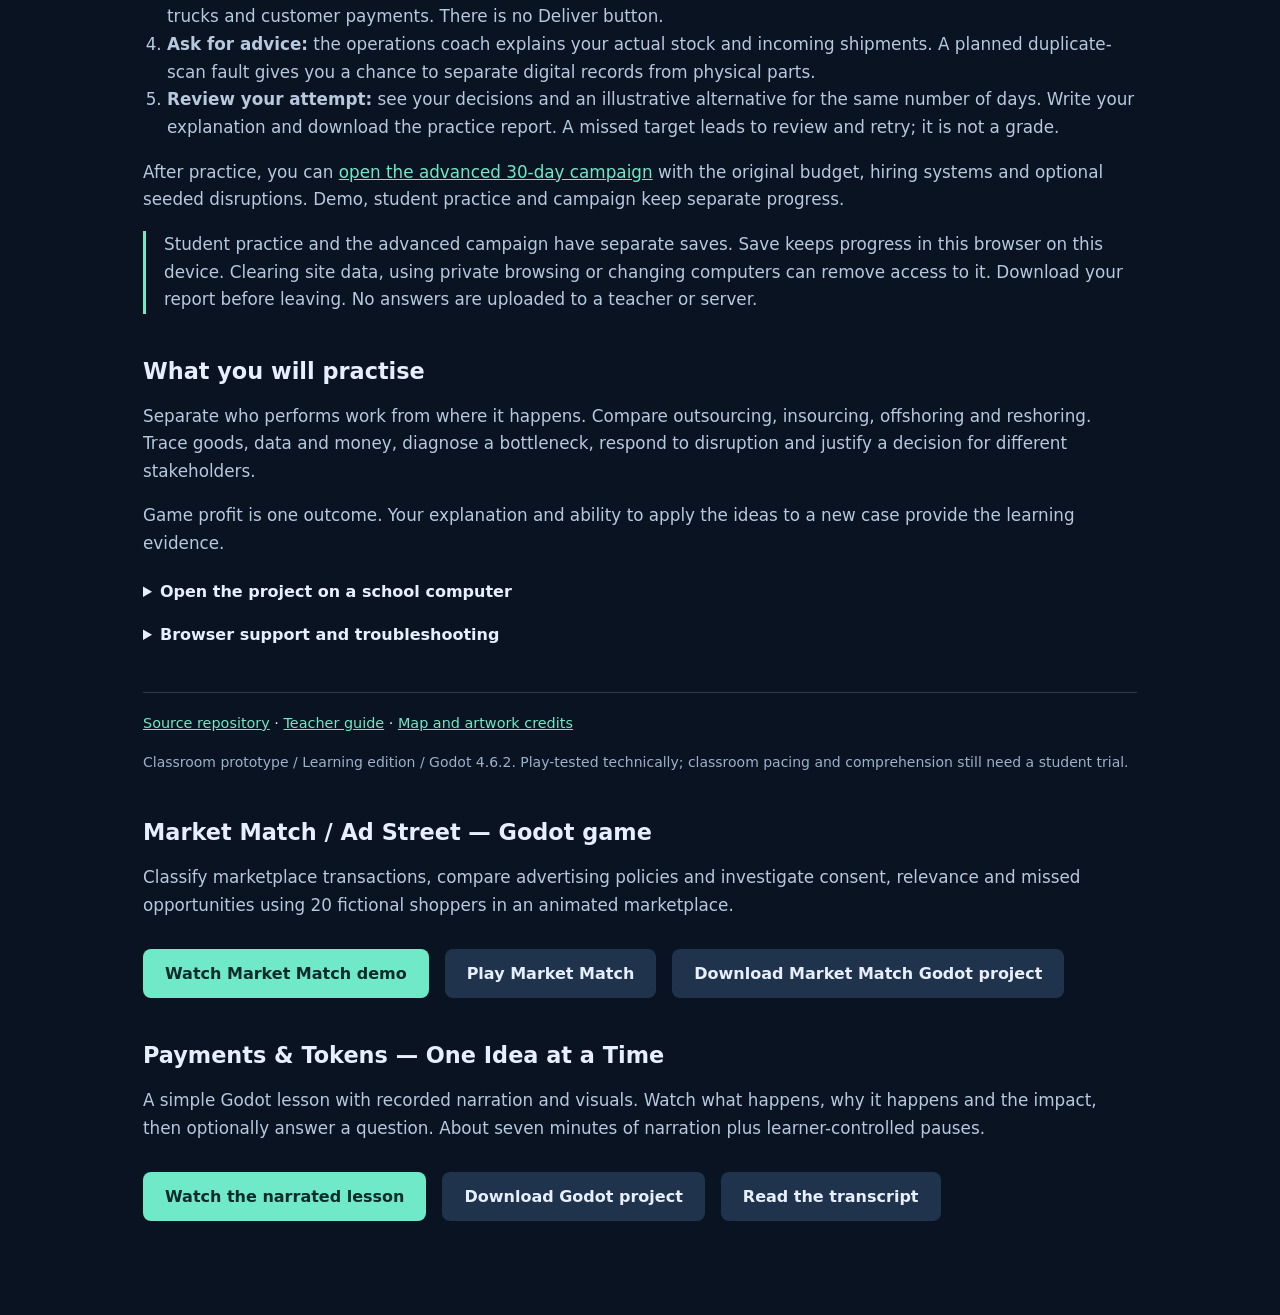
==== commit 6363759c: "Replace payment dashboard with a narrated one-idea-at-a-time Godot lesson" ====
--- a/index.html
+++ b/index.html
@@ -22,5 +22,5 @@
 <details><summary>Browser support and troubleshooting</summary><p>Use an up-to-date Chrome, Edge or Firefox browser with WebGL 2 enabled. If loading fails, check whether your school allows GitHub Pages and WebAssembly. A laptop screen is recommended; this prototype has not been redesigned for phone-sized screens. Browser downloads may need school permission.</p><p>All firms, prices, routes, lead times and event impacts are invented teaching examples. The basemap uses Natural Earth coastlines. No textbook pages or lesson slides are included.</p></details>
 <footer><a href="https://github.com/ctwadden/Godot_GAME">Source repository</a> · <a href="teaching-guide.md">Teacher guide</a> · <a href="assets/ATTRIBUTION.md">Map and artwork credits</a><p><small>Classroom prototype / Learning edition / Godot 4.6.2. Play-tested technically; classroom pacing and comprehension still need a student trial.</small></p></footer>
 <section><h2>Market Match / Ad Street — Godot game</h2><p>Classify marketplace transactions, compare advertising policies and investigate consent, relevance and missed opportunities using 20 fictional shoppers in an animated marketplace.</p><div class="actions"><a class="button" href="market-match/?mode=demo">Watch Market Match demo</a><a class="button secondary" href="market-match/?mode=student">Play Market Match</a><a class="button secondary" href="site/downloads/Market-Match-Godot.zip" download>Download Market Match Godot project</a></div></section>
-<section><h2>Payment &amp; Token Lab — Godot demonstration</h2><p>Two short modes: compare payment access and resilience, then separate file copies, token control and licence rights. All values are fictional; no live financial connections.</p><div class="actions"><a class="button" href="payment-token-lab/?mode=demo-a">Demonstrate payments</a><a class="button secondary" href="payment-token-lab/?mode=demo-b">Demonstrate tokens &amp; licences</a><a class="button secondary" href="payment-token-lab/">Explore both modes</a><a class="button secondary" href="site/downloads/Payment-Token-Lab-Godot.zip" download>Download Godot project</a></div></section>
+<section><h2>Payments &amp; Tokens — One Idea at a Time</h2><p>A simple Godot lesson with recorded narration and visuals. Watch what happens, why it happens and the impact, then optionally answer a question. About seven minutes of narration plus learner-controlled pauses.</p><div class="actions"><a class="button" href="payment-token-lab/">Watch the narrated lesson</a><a class="button secondary" href="site/downloads/Payment-Token-Lab-Godot.zip" download>Download Godot project</a><a class="button secondary" href="payment-token-godot/TRANSCRIPT.md">Read the transcript</a></div></section>
 </main></body></html>
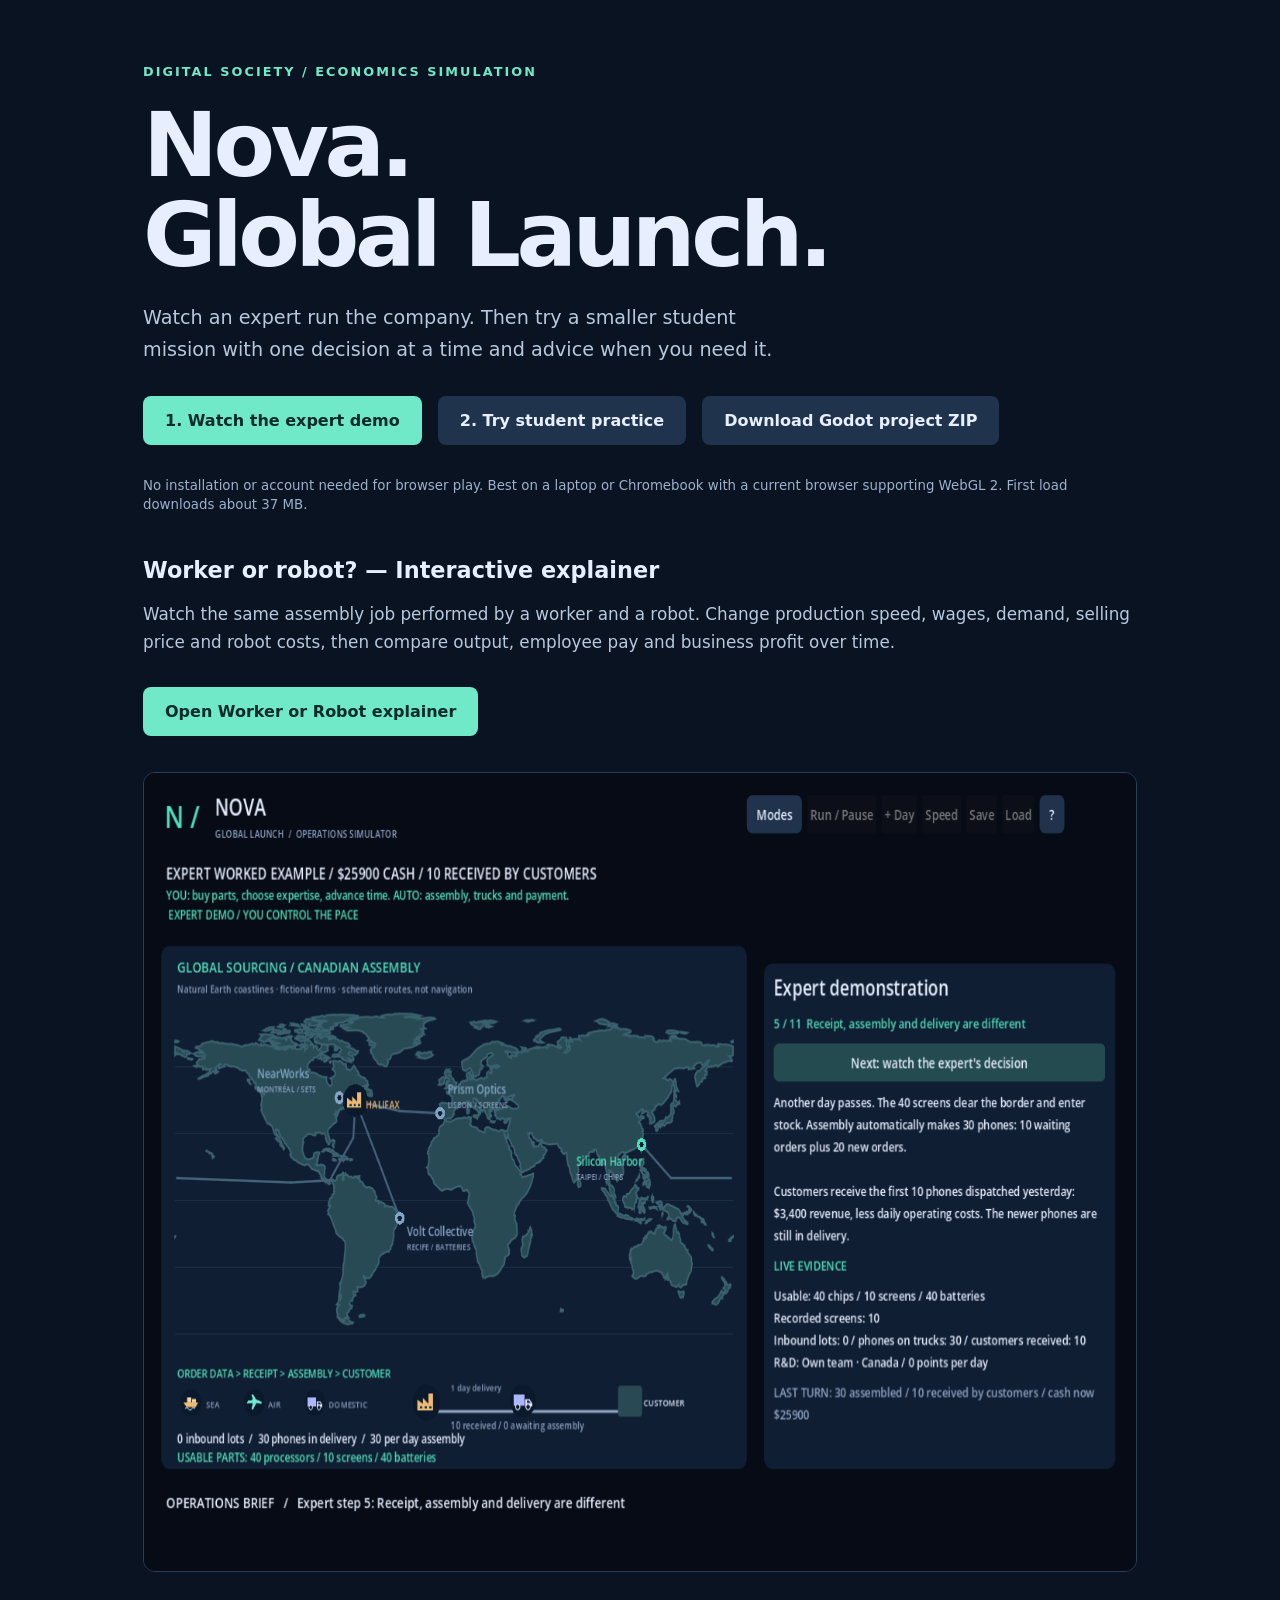
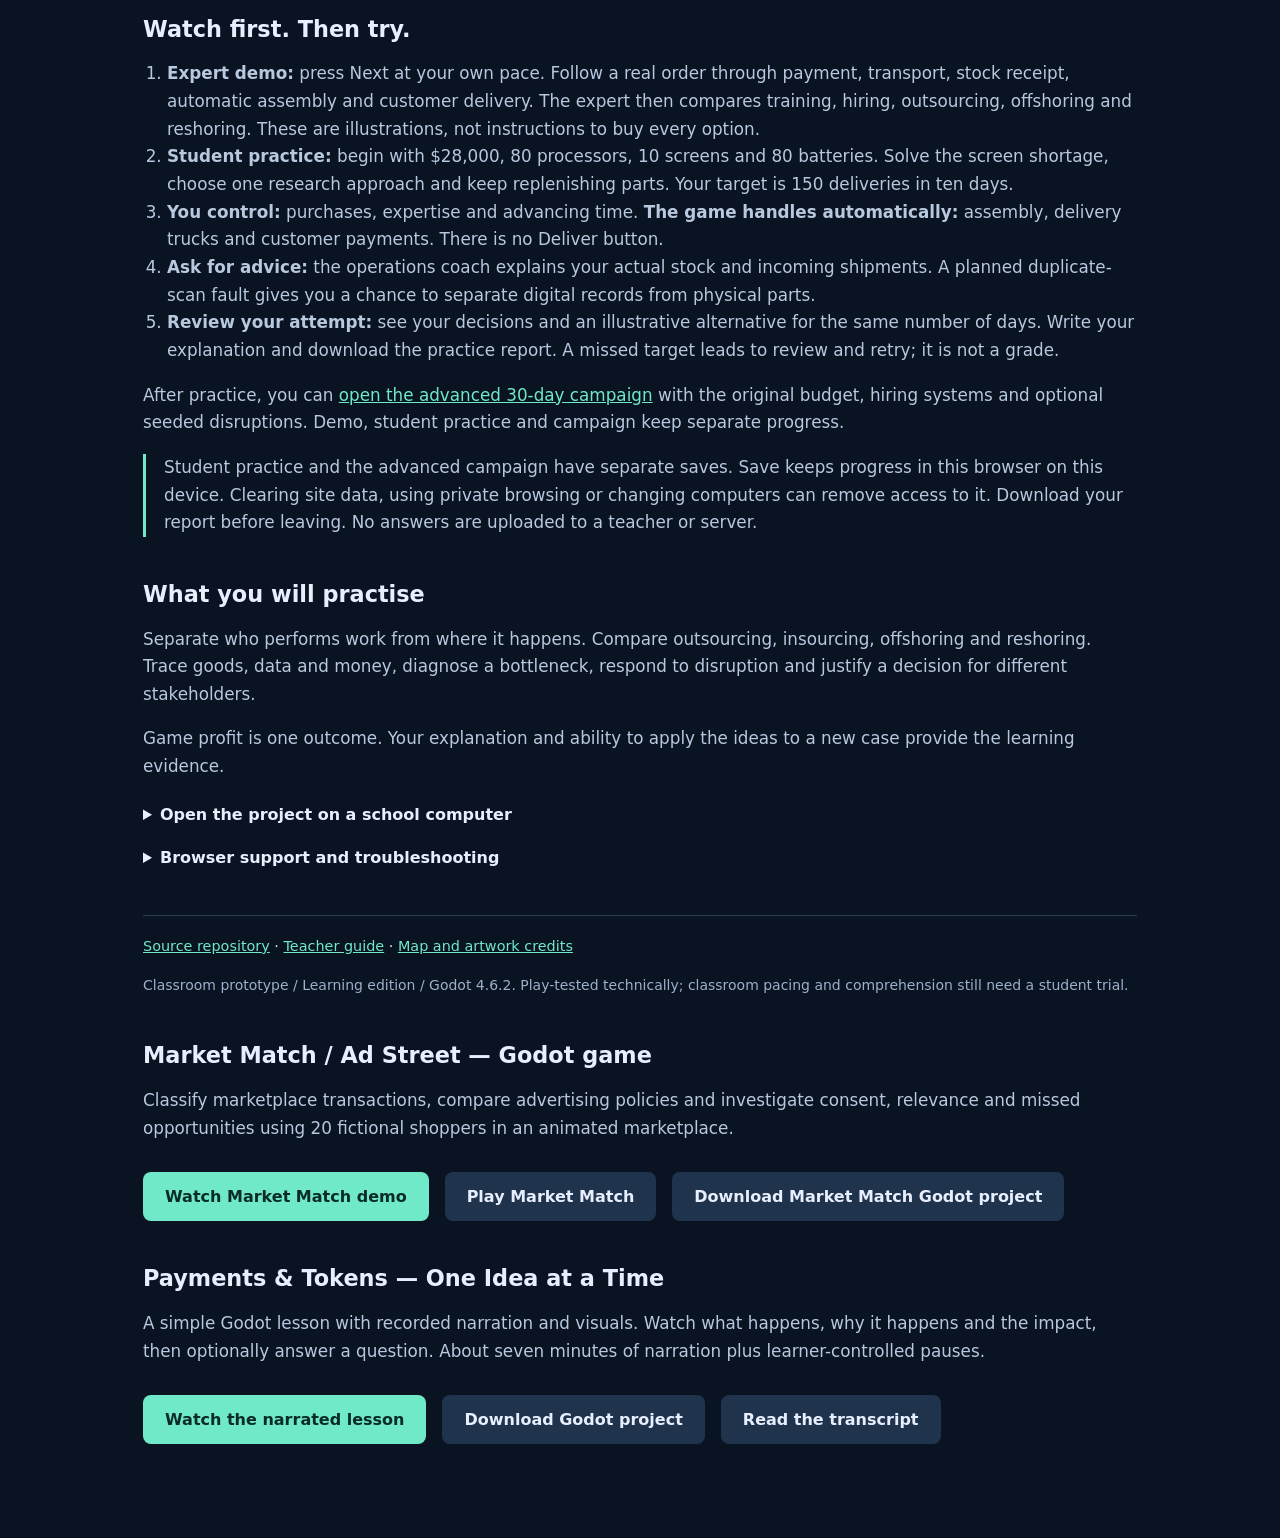
==== commit 39617f67: "Publish standalone worker versus robot profit explainer" ====
--- a/index.html
+++ b/index.html
@@ -13,6 +13,8 @@
 <header><div class="eyebrow">DIGITAL SOCIETY / ECONOMICS SIMULATION</div><h1>Nova.<br>Global Launch.</h1><p>Watch an expert run the company. Then try a smaller student mission with one decision at a time and advice when you need it.</p>
 <div class="actions"><a class="button" href="site/play/?mode=demo">1. Watch the expert demo</a><a class="button secondary" href="site/play/?mode=student">2. Try student practice</a><a class="button secondary" href="site/downloads/Nova-Global-Launch-Godot.zip" download>Download Godot project ZIP</a></div>
 <small>No installation or account needed for browser play. Best on a laptop or Chromebook with a current browser supporting WebGL 2. First load downloads about 37 MB.</small></header>
+<section id="worker-robot"><h2>Worker or robot? — Interactive explainer</h2><p>Watch the same assembly job performed by a worker and a robot. Change production speed, wages, demand, selling price and robot costs, then compare output, employee pay and business profit over time.</p><div class="actions"><a class="button" href="worker-robot-explainer/">Open Worker or Robot explainer</a></div></section>
+
 <img src="preview.png" alt="Nova game showing a world map, supplier locations, ship and plane icons, inventory records and purchasing controls" width="1280" height="800">
 <h2>Watch first. Then try.</h2><ol><li><strong>Expert demo:</strong> press Next at your own pace. Follow a real order through payment, transport, stock receipt, automatic assembly and customer delivery. The expert then compares training, hiring, outsourcing, offshoring and reshoring. These are illustrations, not instructions to buy every option.</li><li><strong>Student practice:</strong> begin with $28,000, 80 processors, 10 screens and 80 batteries. Solve the screen shortage, choose one research approach and keep replenishing parts. Your target is 150 deliveries in ten days.</li><li><strong>You control:</strong> purchases, expertise and advancing time. <strong>The game handles automatically:</strong> assembly, delivery trucks and customer payments. There is no Deliver button.</li><li><strong>Ask for advice:</strong> the operations coach explains your actual stock and incoming shipments. A planned duplicate-scan fault gives you a chance to separate digital records from physical parts.</li><li><strong>Review your attempt:</strong> see your decisions and an illustrative alternative for the same number of days. Write your explanation and download the practice report. A missed target leads to review and retry; it is not a grade.</li></ol>
 <p>After practice, you can <a href="site/play/?mode=campaign">open the advanced 30-day campaign</a> with the original budget, hiring systems and optional seeded disruptions. Demo, student practice and campaign keep separate progress.</p>
